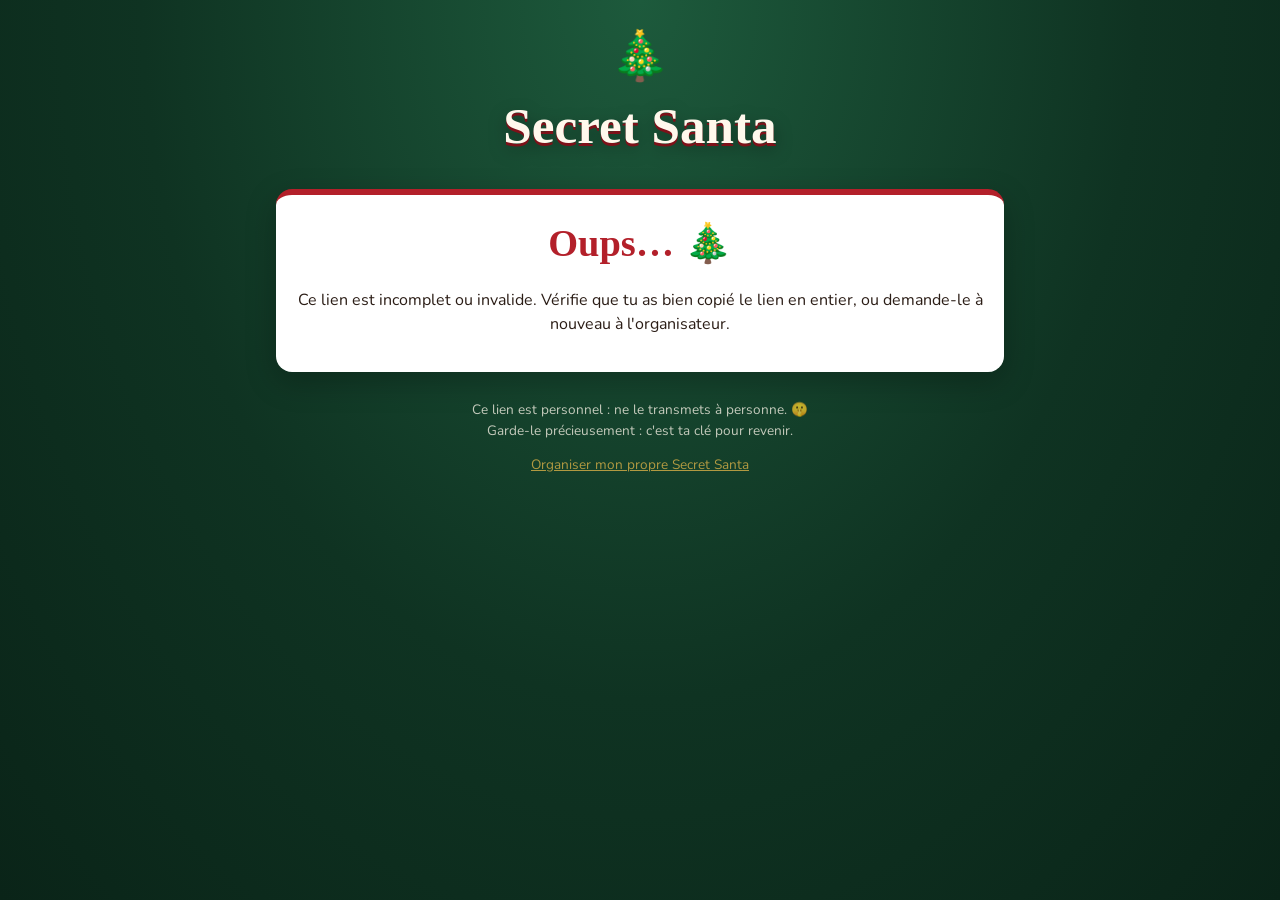
==== voir.html @ 09b30fcd "Notifications push pour les messages et les listes de souhaits Service worker + manifeste, bouton 🔔 " ====
<!doctype html>
<html lang="fr">
<head>
  <meta charset="utf-8">
  <meta name="viewport" content="width=device-width, initial-scale=1, viewport-fit=cover">
  <title>Ton Secret Santa</title>
  <meta name="robots" content="noindex, nofollow">
  <meta name="referrer" content="no-referrer">
  <meta name="theme-color" content="#0f3322">
  <link rel="icon" href="data:image/svg+xml,<svg xmlns='http://www.w3.org/2000/svg' viewBox='0 0 100 100'><text y='.9em' font-size='90'>🎁</text></svg>">
  <link rel="preconnect" href="https://fonts.googleapis.com">
  <link rel="preconnect" href="https://fonts.gstatic.com" crossorigin>
  <link href="https://fonts.googleapis.com/css2?family=Mountains+of+Christmas:wght@700&family=Nunito:wght@400;700;800&display=swap" rel="stylesheet">
  <link rel="stylesheet" href="assets/style.css">
  <link rel="manifest" href="manifest.webmanifest">
  <link rel="apple-touch-icon" href="assets/icone-192.png">
  <meta name="apple-mobile-web-app-capable" content="yes">
  <meta name="apple-mobile-web-app-title" content="Secret Santa">
</head>
<body>
  <main class="page">
    <header class="entete">
      <div class="logo" aria-hidden="true">🎄</div>
      <h1>Secret Santa</h1>
    </header>

    <section class="carte revelation" id="carte">
      <div id="contenu">
        <p class="bonjour">Chargement…</p>
      </div>
    </section>

    <div id="espace" hidden>
      <section class="carte notif" id="bloc-notif" hidden>
        <div class="notif-ligne">
          <p id="notif-texte">🔔 Sois prévenu·e des nouveaux messages et quand la liste de la personne que tu gâtes change.</p>
          <button type="button" id="notif-bouton" class="petit">Activer</button>
        </div>
        <p id="notif-etat" class="etat" role="status"></p>
      </section>
      <nav class="onglets" role="tablist" aria-label="Espace personnel">
        <button type="button" role="tab" id="onglet-liste" aria-controls="panneau-liste" aria-selected="true">📝 Ma liste</button>
        <button type="button" role="tab" id="onglet-sienne" aria-controls="panneau-sienne" aria-selected="false">🎁 Sa liste</button>
        <button type="button" role="tab" id="onglet-messages" aria-controls="panneau-messages" aria-selected="false">💬 Messages <span class="pastille" id="pastille" hidden></span></button>
      </nav>

      <section class="carte verte panneau" id="panneau-liste" role="tabpanel" aria-labelledby="onglet-liste">
        <h2>Ma liste de souhaits</h2>
        <p class="aide">Ton Père Noël secret la verra (sans que tu saches qui il est). Ajoute des idées, avec un lien si tu veux.</p>
        <form id="form-souhait" autocomplete="off">
          <div class="grille">
            <div class="plein">
              <label for="souhait-texte">Idée de cadeau</label>
              <input type="text" id="souhait-texte" maxlength="120" placeholder="Un bon roman policier" required>
            </div>
            <div class="plein">
              <label for="souhait-lien">Lien (facultatif)</label>
              <input type="text" id="souhait-lien" maxlength="500" inputmode="url" placeholder="https://…">
            </div>
          </div>
          <button type="submit" style="margin-top:12px">Ajouter à ma liste</button>
        </form>
        <ul id="ma-liste" class="souhaits"></ul>
        <p id="ma-liste-vide" class="vide">Ta liste est vide pour l'instant.</p>
        <p id="ma-liste-etat" class="etat" role="status"></p>
      </section>

      <section class="carte panneau" id="panneau-sienne" role="tabpanel" aria-labelledby="onglet-sienne" hidden>
        <h2 id="titre-sienne">Sa liste de souhaits</h2>
        <p class="aide">Les idées de la personne que tu gâtes. Elle peut la modifier à tout moment.</p>
        <ul id="sa-liste" class="souhaits"></ul>
        <p id="sa-liste-vide" class="vide">Pas encore d'idée… Tu peux lui demander dans les messages !</p>
        <button type="button" id="rafraichir-sienne" class="discret petit">🔄 Actualiser</button>
      </section>

      <section class="carte panneau" id="panneau-messages" role="tabpanel" aria-labelledby="onglet-messages" hidden>
        <h2>Messages anonymes</h2>
        <p class="aide">Tes messages à la personne que tu gâtes sont signés « Père Noël secret ». Ceux de ton propre Père Noël restent anonymes aussi.</p>
        <div class="choix-canal" role="group" aria-label="Choisir la conversation">
          <button type="button" id="canal-cd" aria-pressed="true"></button>
          <button type="button" id="canal-cr" aria-pressed="false">🎅 Mon Père Noël secret</button>
        </div>
        <div id="fil" class="fil" aria-live="polite"></div>
        <form id="form-message" class="ligne envoi" autocomplete="off">
          <textarea id="message-texte" maxlength="1000" rows="2" placeholder="Écris ton message…" aria-label="Message"></textarea>
          <button type="submit" aria-label="Envoyer">➤</button>
        </form>
        <p id="message-etat" class="etat" role="status"></p>
      </section>
    </div>

    <footer class="pied">
      <p>Ce lien est personnel : ne le transmets à personne. 🤫<br>Garde-le précieusement : c'est ta clé pour revenir.</p>
      <p><a href="./">Organiser mon propre Secret Santa</a></p>
    </footer>
  </main>

  <script src="assets/config.js"></script>
  <script src="assets/commun.js"></script>
  <script src="assets/api.js"></script>
  <script src="assets/espace.js"></script>
  <script src="assets/revelation.js"></script>
</body>
</html>
---- assets/style.css ----
:root {
  --rouge: #b3202a;
  --rouge-fonce: #7e1119;
  --vert: #1f6b45;
  --vert-fonce: #123f29;
  --or: #e7b84a;
  --creme: #fff8ec;
  --texte: #2b1d16;
  --texte-doux: #6b574a;
  --carte: #ffffff;
  --bord: #ead9c2;
  --fond: radial-gradient(ellipse at top, #1d5a3c 0%, #0f3322 55%, #0a2418 100%);
  --ombre: 0 10px 30px rgba(0, 0, 0, .25);
  --rayon: 16px;
}

* { box-sizing: border-box; }
[hidden] { display: none !important; }

html, body { margin: 0; padding: 0; }

body {
  min-height: 100vh;
  background: #0f3322;
  background-image: var(--fond);
  background-attachment: fixed;
  color: var(--texte);
  font-family: "Nunito", system-ui, -apple-system, "Segoe UI", Roboto, sans-serif;
  font-size: 16px;
  line-height: 1.5;
  overflow-x: hidden;
}

.page {
  position: relative;
  z-index: 1;
  max-width: 760px;
  margin: 0 auto;
  padding: 24px 16px 64px;
}

header.entete {
  text-align: center;
  color: var(--creme);
  margin: 8px 0 24px;
}

.entete .logo { font-size: 3rem; line-height: 1; }

h1, h2, .titre-fete {
  font-family: "Mountains of Christmas", "Georgia", serif;
  font-weight: 700;
}

h1 {
  font-size: clamp(2.2rem, 8vw, 3.2rem);
  margin: 8px 0 4px;
  color: var(--creme);
  text-shadow: 0 3px 0 var(--rouge-fonce), 0 6px 18px rgba(0,0,0,.35);
}

.entete p { margin: 0; opacity: .9; }

.carte {
  background: var(--carte);
  border-radius: var(--rayon);
  box-shadow: var(--ombre);
  padding: 20px;
  margin-bottom: 18px;
  border-top: 6px solid var(--rouge);
  position: relative;
}

.carte.verte { border-top-color: var(--vert); }

.carte h2 {
  margin: 0 0 4px;
  font-size: 1.7rem;
  color: var(--rouge);
}

.carte.verte h2 { color: var(--vert); }

.aide { color: var(--texte-doux); font-size: .92rem; margin: 0 0 14px; }

label { display: block; font-weight: 700; font-size: .92rem; margin-bottom: 4px; }

input[type="text"], input[type="date"], select, textarea {
  width: 100%;
  font: inherit;
  padding: 11px 12px;
  border: 2px solid var(--bord);
  border-radius: 10px;
  background: var(--creme);
  color: var(--texte);
  min-height: 46px;
}

textarea { min-height: 80px; resize: vertical; }

input:focus, select:focus, textarea:focus {
  outline: none;
  border-color: var(--vert);
  box-shadow: 0 0 0 3px rgba(31,107,69,.18);
}

.grille { display: grid; gap: 12px; grid-template-columns: 1fr 1fr; }
.grille .plein { grid-column: 1 / -1; }

@media (max-width: 560px) {
  .grille { grid-template-columns: 1fr; }
}

.ligne { display: flex; gap: 8px; align-items: stretch; }
.ligne > input, .ligne > select { flex: 1; min-width: 0; }

.ligne-exclusion { display: grid; grid-template-columns: 1fr auto 1fr; gap: 8px; align-items: center; }
.ligne-exclusion .fleche { font-weight: 700; color: var(--texte-doux); text-align: center; font-size: .85rem; }

@media (max-width: 560px) {
  .ligne-exclusion { grid-template-columns: 1fr; }
  .ligne-exclusion .fleche { text-align: left; }
}

.case { display: flex; align-items: center; gap: 8px; font-weight: 400; margin: 10px 0; cursor: pointer; }
.case input { width: 20px; height: 20px; accent-color: var(--vert); }

button, .bouton {
  font: inherit;
  font-weight: 800;
  border: none;
  border-radius: 10px;
  padding: 11px 16px;
  min-height: 46px;
  cursor: pointer;
  background: var(--vert);
  color: #fff;
  transition: transform .08s ease, background .15s ease;
  text-decoration: none;
  display: inline-flex;
  align-items: center;
  justify-content: center;
  gap: 6px;
  white-space: nowrap;
}

button:hover, .bouton:hover { background: var(--vert-fonce); }
button:active, .bouton:active { transform: translateY(1px); }
button:focus-visible, .bouton:focus-visible { outline: 3px solid var(--or); outline-offset: 2px; }

button.principal {
  background: var(--rouge);
  width: 100%;
  font-size: 1.15rem;
  padding: 15px;
  box-shadow: 0 4px 0 var(--rouge-fonce);
}
button.principal:hover { background: var(--rouge-fonce); }

.resultats .actions .bouton { background: #fff; color: var(--vert-fonce); border: 2px solid #bfe0cc; }
.resultats .actions .bouton:hover { background: #eaf6ef; }

button.discret {
  background: transparent;
  color: var(--texte-doux);
  border: 2px solid var(--bord);
}
button.discret:hover { background: var(--creme); color: var(--texte); }

button.petit { min-height: 38px; padding: 6px 12px; font-size: .9rem; }

button.retirer {
  background: transparent;
  color: var(--rouge);
  border: 2px solid #f0c9cc;
  min-width: 46px;
  padding: 0 10px;
}
button.retirer:hover { background: #fdeeee; }

.liste { list-style: none; margin: 14px 0 0; padding: 0; display: flex; flex-wrap: wrap; gap: 8px; }

.puce {
  display: inline-flex;
  align-items: center;
  gap: 6px;
  background: var(--creme);
  border: 2px solid var(--bord);
  border-radius: 999px;
  padding: 4px 6px 4px 12px;
  font-weight: 700;
  max-width: 100%;
}
.puce span { overflow: hidden; text-overflow: ellipsis; white-space: nowrap; }
.puce button {
  min-height: 28px; min-width: 28px; padding: 0;
  border-radius: 50%;
  background: transparent; color: var(--rouge);
  font-size: 1.1rem; line-height: 1;
}
.puce button:hover { background: #fdeeee; }

.vide { color: var(--texte-doux); font-style: italic; margin: 10px 0 0; }

.exclusions { list-style: none; padding: 0; margin: 14px 0 0; display: grid; gap: 6px; }
.exclusions li {
  display: flex; align-items: center; justify-content: space-between; gap: 8px;
  background: #fdf3f3; border: 1px solid #f0c9cc; border-radius: 10px; padding: 6px 6px 6px 12px;
}

.message {
  border-radius: 10px;
  padding: 12px 14px;
  margin: 12px 0 0;
  font-weight: 700;
}
.message.erreur { background: #fdeeee; color: var(--rouge-fonce); border: 1px solid #f0c9cc; }
.message.ok { background: #eaf6ef; color: var(--vert-fonce); border: 1px solid #bfe0cc; }

.resultats { list-style: none; padding: 0; margin: 14px 0 0; display: grid; gap: 10px; }
.resultats li {
  border: 2px solid var(--bord);
  border-radius: 12px;
  padding: 12px;
  background: var(--creme);
}
.resultats .nom { font-weight: 800; font-size: 1.05rem; margin-bottom: 8px; display: flex; align-items: center; gap: 6px; flex-wrap: wrap; }
.resultats .lien {
  font-family: ui-monospace, Consolas, monospace;
  font-size: .8rem;
  color: var(--texte-doux);
  word-break: break-all;
  background: #fff;
  border: 1px dashed var(--bord);
  border-radius: 8px;
  padding: 6px 8px;
  margin-bottom: 8px;
}
.resultats .actions { display: flex; flex-wrap: wrap; gap: 6px; }
.resultats .actions > * { flex: 1 1 auto; }
.badge {
  font-size: .75rem; font-weight: 800;
  background: var(--vert); color: #fff; border-radius: 999px; padding: 2px 8px;
}

.avertissement {
  background: #fff6dd;
  border: 1px solid #f1dc9c;
  border-radius: 10px;
  padding: 10px 12px;
  font-size: .9rem;
  color: #6a5313;
  margin-top: 12px;
}

footer.pied {
  text-align: center;
  color: var(--creme);
  opacity: .75;
  font-size: .85rem;
  margin-top: 28px;
}
footer.pied a { color: var(--or); }

/* Neige */
.neige { position: fixed; inset: 0; pointer-events: none; z-index: 0; overflow: hidden; }
.neige span {
  position: absolute;
  top: -5vh;
  color: #fff;
  animation-name: tomber;
  animation-timing-function: linear;
  animation-iteration-count: infinite;
}
@keyframes tomber {
  0% { transform: translate3d(0, -5vh, 0) rotate(0deg); }
  50% { transform: translate3d(3vw, 50vh, 0) rotate(180deg); }
  100% { transform: translate3d(-2vw, 110vh, 0) rotate(360deg); }
}

/* Page de révélation */
.revelation { text-align: center; }
.revelation .bonjour { font-size: 1.2rem; margin: 0 0 6px; }
.revelation .titre-fete { font-size: clamp(1.8rem, 7vw, 2.4rem); color: var(--rouge); margin: 0 0 12px; }

.cadeau {
  width: 180px; height: 180px;
  margin: 24px auto 12px;
  position: relative;
  cursor: pointer;
  border: none;
  background: transparent;
  padding: 0;
  min-height: 0;
}
.cadeau:hover { background: transparent; }
.cadeau .boite {
  position: absolute; left: 15px; right: 15px; bottom: 0; height: 120px;
  background: var(--rouge);
  border-radius: 8px;
  box-shadow: inset 0 -10px 0 rgba(0,0,0,.12);
}
.cadeau .couvercle {
  position: absolute; left: 5px; right: 5px; top: 40px; height: 34px;
  background: var(--rouge-fonce);
  border-radius: 8px;
  transition: transform .6s cubic-bezier(.3,1.6,.5,1), opacity .6s;
  z-index: 2;
}
.cadeau .ruban-v { position: absolute; left: 50%; top: 40px; bottom: 0; width: 22px; margin-left: -11px; background: var(--or); z-index: 3; transition: opacity .4s; }
.cadeau .noeud { position: absolute; left: 50%; top: 8px; transform: translateX(-50%); font-size: 2.6rem; z-index: 4; transition: transform .6s, opacity .6s; }
.cadeau:not(.ouvert) { animation: secouer 2.4s ease-in-out infinite; }
.cadeau.ouvert .couvercle { transform: translateY(-70px) rotate(-18deg); opacity: 0; }
.cadeau.ouvert .noeud { transform: translate(-50%, -80px) rotate(30deg); opacity: 0; }
.cadeau.ouvert .ruban-v { opacity: 0; }

@keyframes secouer {
  0%, 80%, 100% { transform: rotate(0); }
  84% { transform: rotate(-6deg); }
  88% { transform: rotate(6deg); }
  92% { transform: rotate(-4deg); }
  96% { transform: rotate(3deg); }
}

.destinataire {
  display: none;
  animation: apparaitre .7s ease both;
}
.destinataire.visible { display: block; }
.destinataire .nom-destinataire {
  font-family: "Mountains of Christmas", Georgia, serif;
  font-size: clamp(2.4rem, 11vw, 3.6rem);
  font-weight: 700;
  color: var(--vert);
  margin: 4px 0 10px;
  word-break: break-word;
}
@keyframes apparaitre { from { opacity: 0; transform: scale(.85); } to { opacity: 1; transform: scale(1); } }

.infos { display: grid; gap: 8px; margin: 18px 0 0; text-align: left; }
.infos div { background: var(--creme); border: 1px solid var(--bord); border-radius: 10px; padding: 10px 12px; }
.infos strong { display: block; font-size: .8rem; text-transform: uppercase; letter-spacing: .04em; color: var(--texte-doux); }

/* Notifications */
.carte.notif { border-top-color: var(--or); padding: 14px 16px; }
.notif-ligne { display: flex; align-items: center; gap: 12px; }
.notif-ligne p { margin: 0; flex: 1; font-size: .95rem; }
.carte.notif .etat:empty { display: none; }

/* Espace personnel */
.onglets {
  display: grid;
  grid-template-columns: repeat(3, 1fr);
  gap: 6px;
  margin: 0 0 10px;
}
.onglets button {
  background: rgba(255,255,255,.12);
  color: var(--creme);
  border: 2px solid rgba(255,255,255,.2);
  padding: 8px 6px;
  font-size: .9rem;
  white-space: normal;
  line-height: 1.2;
}
.onglets button:hover { background: rgba(255,255,255,.22); }
.onglets button[aria-selected="true"] { background: var(--creme); color: var(--rouge-fonce); border-color: var(--creme); }

.pastille {
  background: var(--rouge); color: #fff; border-radius: 999px;
  font-size: .72rem; min-width: 20px; height: 20px; padding: 0 6px;
  display: inline-flex; align-items: center; justify-content: center;
}

.etat { min-height: 1.4em; margin: 10px 0 0; font-size: .9rem; color: var(--texte-doux); }

.souhaits { list-style: none; padding: 0; margin: 16px 0 0; display: grid; gap: 8px; }
.souhaits li {
  display: flex; align-items: center; justify-content: space-between; gap: 10px;
  background: var(--creme); border: 2px solid var(--bord); border-radius: 12px; padding: 10px 10px 10px 14px;
}
.souhait-corps { display: flex; flex-direction: column; min-width: 0; }
.souhait-texte { font-weight: 700; overflow-wrap: anywhere; }
.souhait-texte::before { content: "🎁 "; }
.souhait-lien { color: var(--vert); font-size: .88rem; overflow-wrap: anywhere; }

.choix-canal { display: grid; grid-template-columns: 1fr 1fr; gap: 6px; margin-bottom: 10px; }
.choix-canal button {
  background: var(--creme); color: var(--texte); border: 2px solid var(--bord);
  white-space: normal; line-height: 1.2; font-size: .92rem; position: relative;
}
.choix-canal button:hover { background: #f6ead6; }
.choix-canal button[aria-pressed="true"] { background: var(--vert); color: #fff; border-color: var(--vert); }
.choix-canal button[data-nonlus]:not([data-nonlus=""])::after {
  content: attr(data-nonlus);
  position: absolute; top: -8px; right: -6px;
  background: var(--rouge); color: #fff; border-radius: 999px;
  font-size: .72rem; min-width: 20px; height: 20px; padding: 0 6px;
  display: inline-flex; align-items: center; justify-content: center;
}

.fil {
  background: #f7f1e6;
  border: 2px solid var(--bord);
  border-radius: 12px;
  padding: 12px;
  height: min(52vh, 420px);
  overflow-y: auto;
  display: flex; flex-direction: column; gap: 8px;
}
.fil .vide { margin: auto; text-align: center; }
.bulle {
  max-width: 82%;
  border-radius: 14px;
  padding: 8px 12px;
  box-shadow: 0 1px 2px rgba(0,0,0,.08);
}
.bulle.moi { align-self: flex-end; background: var(--vert); color: #fff; border-bottom-right-radius: 4px; }
.bulle.autre { align-self: flex-start; background: #fff; border-bottom-left-radius: 4px; }
.bulle .auteur { display: block; font-size: .75rem; font-weight: 800; opacity: .8; }
.bulle .texte { margin: 2px 0; white-space: pre-wrap; overflow-wrap: anywhere; }
.bulle .quand { display: block; font-size: .7rem; opacity: .7; text-align: right; }

.envoi { margin-top: 10px; }
.envoi textarea { min-height: 46px; height: 46px; resize: none; }
.envoi button { min-width: 52px; font-size: 1.2rem; }
.envoi button:disabled { opacity: .6; cursor: wait; }

@media (prefers-reduced-motion: reduce) {
  .cadeau:not(.ouvert) { animation: none; }
  .destinataire { animation: none; }
}
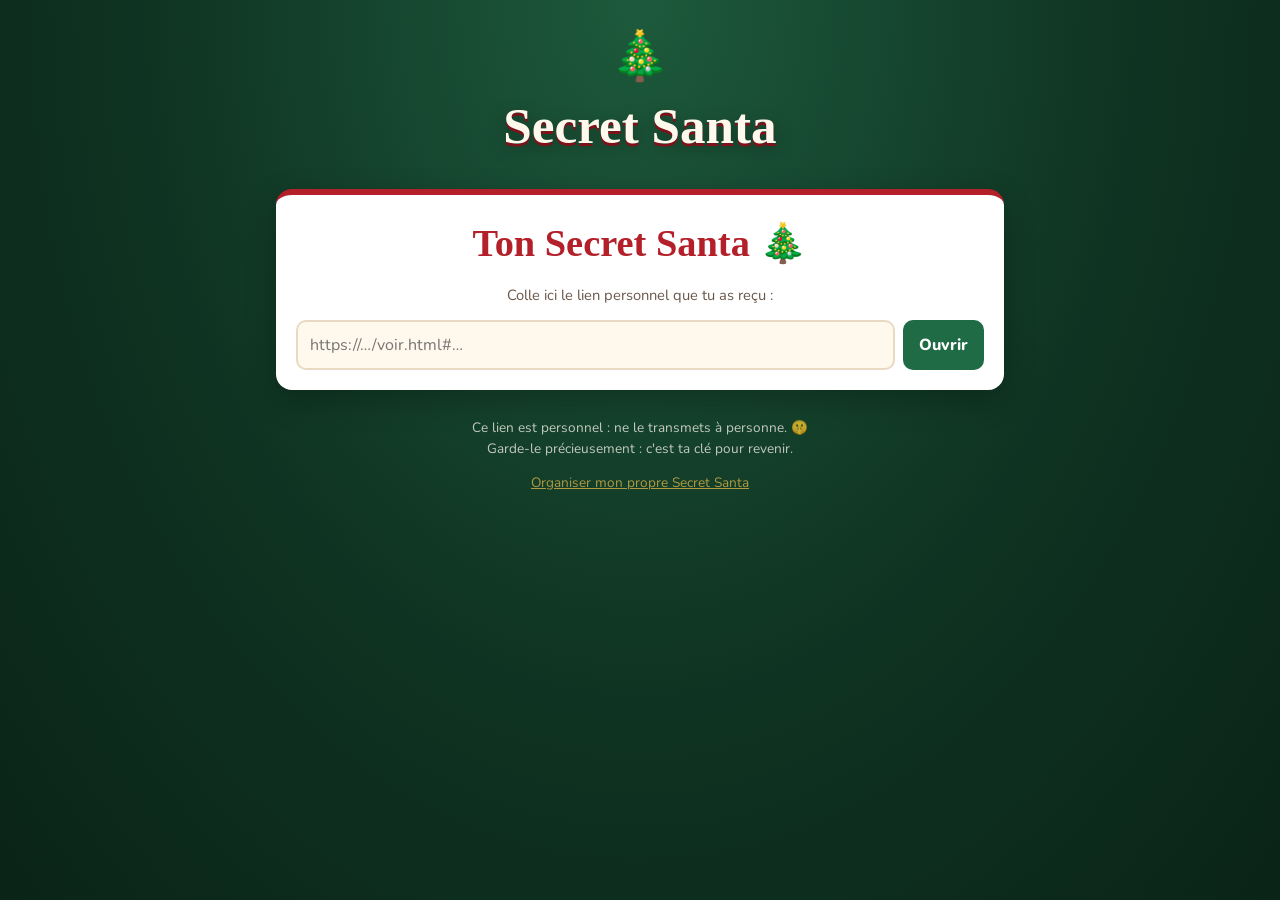
==== commit 9522b583: "Notifications : explications quand le bouton n'est pas disponible Message adapté (iPhone hors écran " ====
--- a/voir.html
+++ b/voir.html
@@ -11,7 +11,7 @@
   <link rel="preconnect" href="https://fonts.googleapis.com">
   <link rel="preconnect" href="https://fonts.gstatic.com" crossorigin>
   <link href="https://fonts.googleapis.com/css2?family=Mountains+of+Christmas:wght@700&family=Nunito:wght@400;700;800&display=swap" rel="stylesheet">
-  <link rel="stylesheet" href="assets/style.css">
+  <link rel="stylesheet" href="assets/style.css?v=5">
   <link rel="manifest" href="manifest.webmanifest">
   <link rel="apple-touch-icon" href="assets/icone-192.png">
   <meta name="apple-mobile-web-app-capable" content="yes">
@@ -95,10 +95,10 @@
     </footer>
   </main>
 
-  <script src="assets/config.js"></script>
-  <script src="assets/commun.js"></script>
-  <script src="assets/api.js"></script>
-  <script src="assets/espace.js"></script>
-  <script src="assets/revelation.js"></script>
+  <script src="assets/config.js?v=5"></script>
+  <script src="assets/commun.js?v=5"></script>
+  <script src="assets/api.js?v=5"></script>
+  <script src="assets/espace.js?v=5"></script>
+  <script src="assets/revelation.js?v=5"></script>
 </body>
 </html>
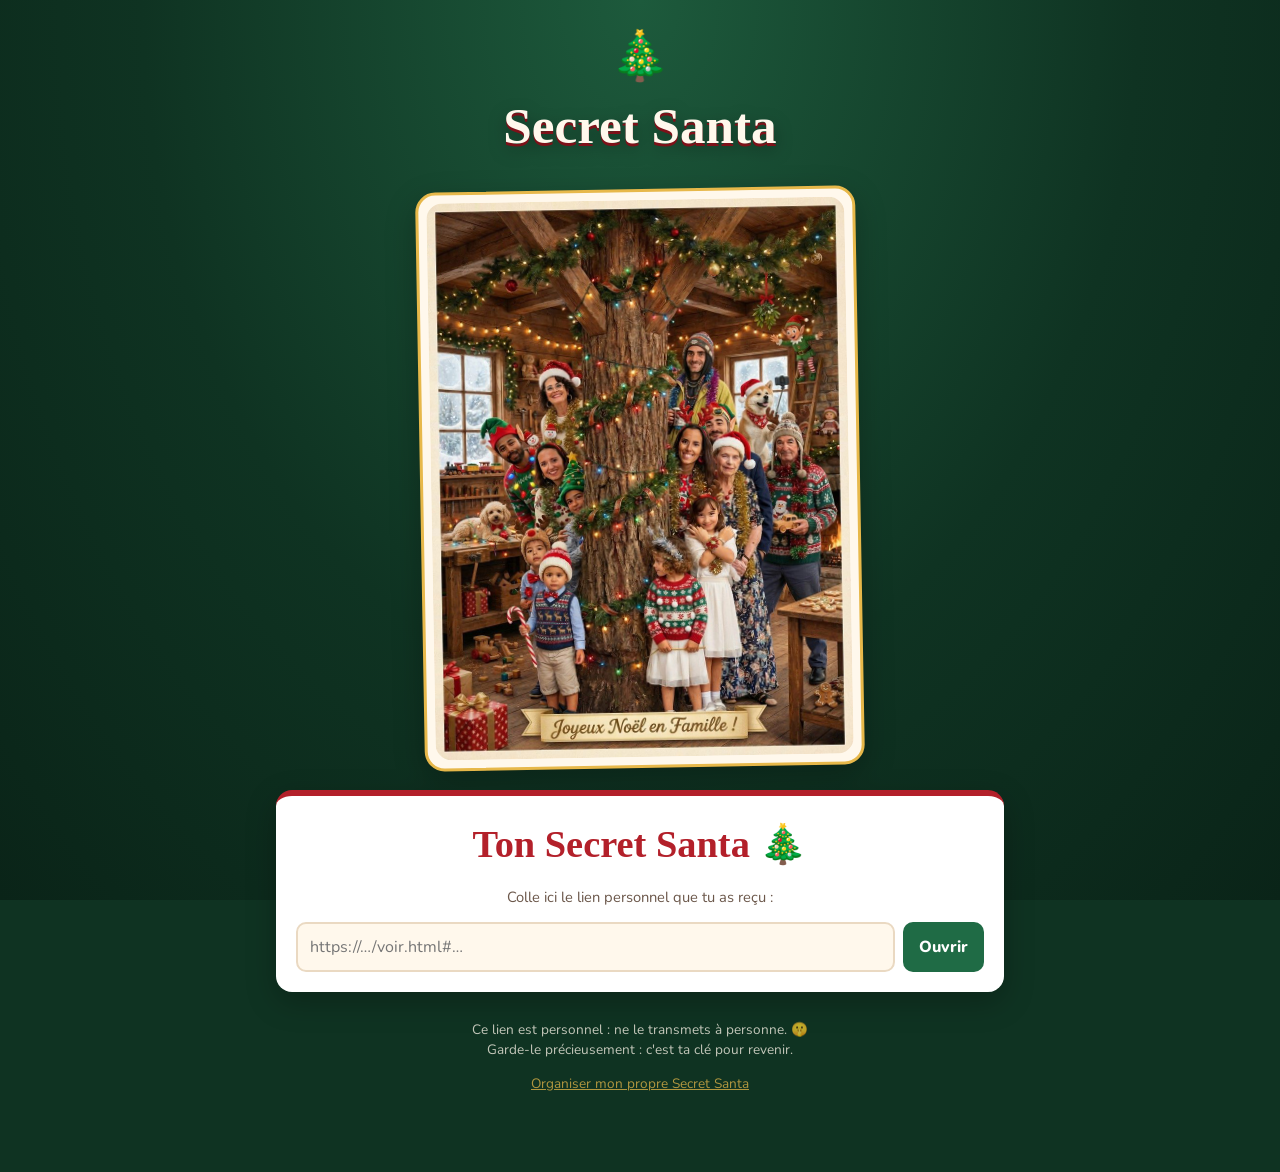
==== commit f09acd43: "Photo de famille : déplacée vers la page des participants Co-Authored-By: Claude Opus 5.5 <noreply@a" ====
--- a/voir.html
+++ b/voir.html
@@ -11,7 +11,7 @@
   <link rel="preconnect" href="https://fonts.googleapis.com">
   <link rel="preconnect" href="https://fonts.gstatic.com" crossorigin>
   <link href="https://fonts.googleapis.com/css2?family=Mountains+of+Christmas:wght@700&family=Nunito:wght@400;700;800&display=swap" rel="stylesheet">
-  <link rel="stylesheet" href="assets/style.css?v=5">
+  <link rel="stylesheet" href="assets/style.css?v=10">
   <link rel="manifest" href="manifest.webmanifest">
   <link rel="apple-touch-icon" href="assets/icone-192.png">
   <meta name="apple-mobile-web-app-capable" content="yes">
@@ -23,6 +23,10 @@
       <div class="logo" aria-hidden="true">🎄</div>
       <h1>Secret Santa</h1>
     </header>
+
+    <figure class="photo-accueil">
+      <img src="assets/famille.jpg" width="864" height="1152" alt="La famille réunie en tenues de Noël autour d'un grand arbre décoré, avec la bannière « Joyeux Noël en Famille ! »">
+    </figure>
 
     <section class="carte revelation" id="carte">
       <div id="contenu">
@@ -95,10 +99,10 @@
     </footer>
   </main>
 
-  <script src="assets/config.js?v=5"></script>
-  <script src="assets/commun.js?v=5"></script>
-  <script src="assets/api.js?v=5"></script>
-  <script src="assets/espace.js?v=5"></script>
-  <script src="assets/revelation.js?v=5"></script>
+  <script src="assets/config.js?v=10"></script>
+  <script src="assets/commun.js?v=10"></script>
+  <script src="assets/api.js?v=10"></script>
+  <script src="assets/espace.js?v=10"></script>
+  <script src="assets/revelation.js?v=10"></script>
 </body>
 </html>
--- a/assets/style.css
+++ b/assets/style.css
@@ -430,3 +430,81 @@
   .cadeau:not(.ouvert) { animation: none; }
   .destinataire { animation: none; }
 }
+
+.carte.notif .etat { white-space: pre-line; }
+
+/* Photos */
+.vignette, .puce-photo {
+  width: 44px; height: 44px; border-radius: 50%;
+  object-fit: cover; flex: none;
+  border: 2px solid var(--or);
+  background: var(--creme);
+}
+.puce-photo { width: 28px; height: 28px; border-width: 1px; margin-left: -6px; }
+.sans-photo {
+  display: inline-flex; align-items: center; justify-content: center;
+  font-weight: 800; color: var(--vert-fonce); background: #eaf6ef;
+}
+.puce .puce-action { font-size: .95rem; }
+.photo-destinataire {
+  display: block;
+  width: min(180px, 50vw); height: min(180px, 50vw);
+  margin: 8px auto 0;
+  border-radius: 50%;
+  object-fit: cover;
+  border: 5px solid var(--or);
+  box-shadow: 0 6px 18px rgba(0,0,0,.2);
+}
+
+/* Tableau de bord */
+.resume { font-weight: 800; color: var(--vert-fonce); margin: 0 0 10px; }
+.tableau { list-style: none; padding: 0; margin: 0; display: grid; gap: 10px; }
+.tableau > li {
+  border: 2px solid var(--bord); border-radius: 12px; background: var(--creme);
+  padding: 12px; display: grid; gap: 10px;
+}
+.tableau-entete { display: flex; align-items: center; gap: 12px; }
+.tableau-nom { display: flex; flex-direction: column; min-width: 0; }
+.tableau-nom strong { font-size: 1.05rem; overflow-wrap: anywhere; }
+.statut { font-size: .88rem; font-weight: 700; }
+.statut.ouvert { color: var(--vert); }
+.statut.ferme { color: var(--texte-doux); }
+.tableau .actions { display: flex; flex-wrap: wrap; gap: 6px; }
+.tableau .actions .bouton { background: #fff; color: var(--vert-fonce); border: 2px solid #bfe0cc; }
+.liste-admin summary { cursor: pointer; font-weight: 700; padding: 4px 0; }
+.liste-admin .souhaits { margin-top: 8px; }
+.liste-admin .souhaits li { background: #fff; }
+.vide-liste { justify-content: flex-start !important; }
+.ajout-admin { display: grid; grid-template-columns: 1fr 1fr auto; gap: 6px; margin-top: 8px; }
+@media (max-width: 560px) { .ajout-admin { grid-template-columns: 1fr; } }
+.actions-tableau { display: flex; flex-wrap: wrap; gap: 6px; margin-top: 14px; }
+.lien-admin {
+  background: #fff6dd; border: 1px solid #f1dc9c; border-radius: 10px;
+  padding: 10px 12px; margin: 8px 0 4px;
+}
+.lien-admin p { margin: 0 0 8px; font-size: .92rem; color: #6a5313; }
+.lien-admin .lien { margin-bottom: 8px; }
+.lien-admin .lien, .resultats .lien {
+  font-family: ui-monospace, Consolas, monospace; font-size: .8rem; color: var(--texte-doux);
+  word-break: break-all; background: #fff; border: 1px dashed var(--bord); border-radius: 8px; padding: 6px 8px;
+}
+#bloc-resultats h2 { color: var(--rouge); }
+
+/* Photo de la page d'accueil */
+.photo-accueil {
+  margin: 0 auto 22px;
+  max-width: 440px;
+  padding: 8px;
+  background: var(--creme);
+  border-radius: calc(var(--rayon) + 4px);
+  box-shadow: var(--ombre);
+  border: 3px solid var(--or);
+  transform: rotate(-1deg);
+}
+.photo-accueil img {
+  display: block;
+  width: 100%;
+  height: auto;
+  border-radius: var(--rayon);
+}
+@media (prefers-reduced-motion: reduce) { .photo-accueil { transform: none; } }
